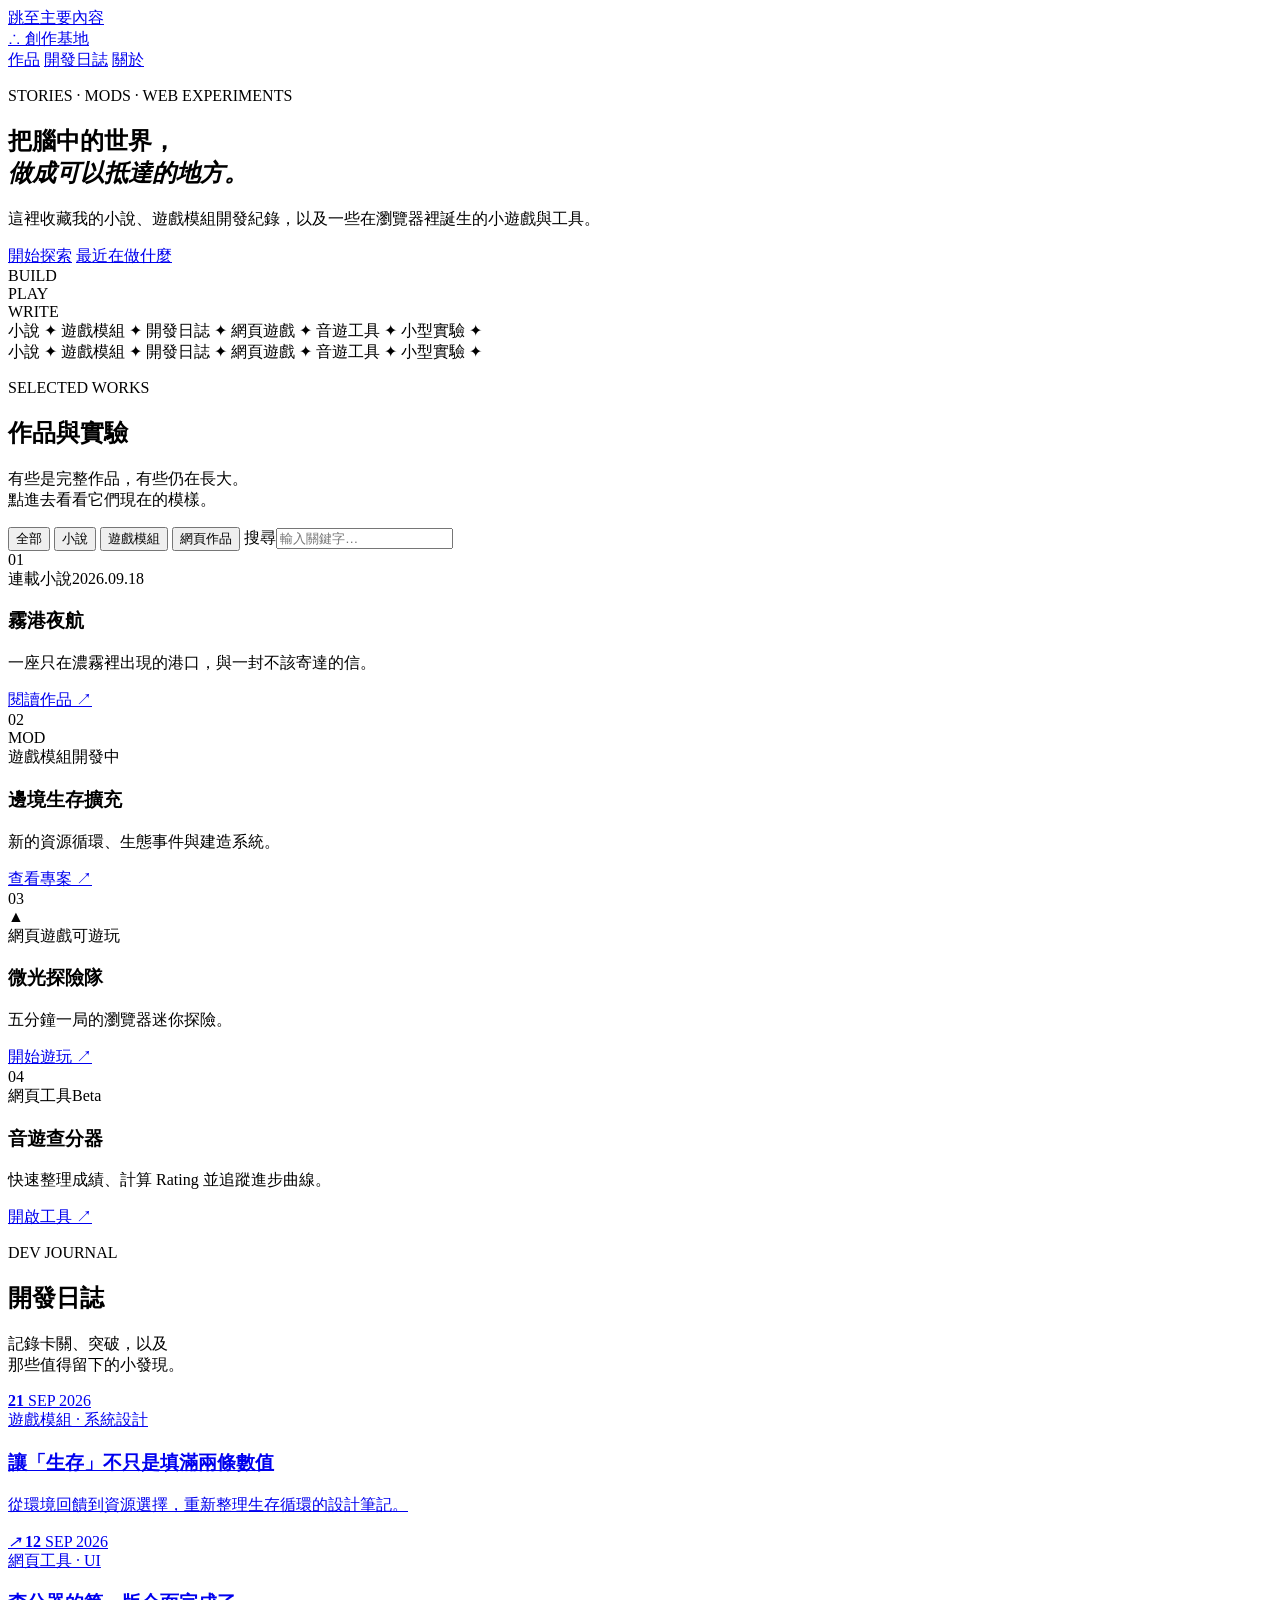
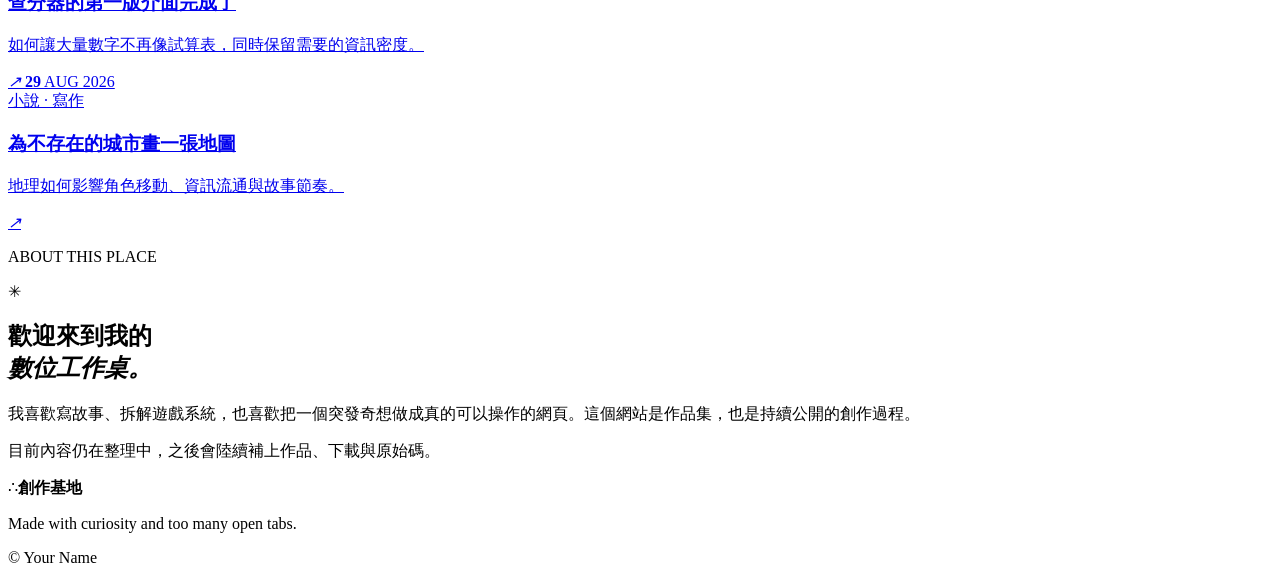
==== index.html @ 84c30d47 "Add index.html" ====
<!doctype html>
<html lang="zh-Hant">
<head>
  <meta charset="utf-8">
  <meta name="viewport" content="width=device-width, initial-scale=1">
  <meta name="description" content="小說、遊戲模組開發日誌、網頁遊戲與實用工具。">
  <meta name="theme-color" content="#111827">
  <title>創作基地｜小說、模組與網頁作品</title>
  <link rel="icon" href="assets/favicon.svg" type="image/svg+xml">
  <link rel="stylesheet" href="styles.css">
</head>
<body>
  <a class="skip-link" href="#main">跳至主要內容</a>
  <header class="site-header">
    <a class="brand" href="#top" aria-label="回到首頁">
      <span class="brand-mark">∴</span>
      <span>創作基地</span>
    </a>
    <nav aria-label="主要導覽">
      <a href="#works">作品</a>
      <a href="#log">開發日誌</a>
      <a href="#about">關於</a>
    </nav>
  </header>

  <main id="main">
    <section class="hero" id="top">
      <div class="hero-copy reveal">
        <p class="eyebrow">STORIES · MODS · WEB EXPERIMENTS</p>
        <h1>把腦中的世界，<br><em>做成可以抵達的地方。</em></h1>
        <p class="hero-intro">這裡收藏我的小說、遊戲模組開發紀錄，以及一些在瀏覽器裡誕生的小遊戲與工具。</p>
        <div class="hero-actions">
          <a class="button primary" href="#works">開始探索</a>
          <a class="button ghost" href="#log">最近在做什麼</a>
        </div>
      </div>
      <div class="hero-orbit" aria-hidden="true">
        <div class="planet"><span>BUILD<br>PLAY<br>WRITE</span></div>
        <i class="orbit orbit-one"></i>
        <i class="orbit orbit-two"></i>
        <b class="star s1"></b><b class="star s2"></b><b class="star s3"></b>
      </div>
    </section>

    <section class="marquee" aria-label="內容分類">
      <div>小說 ✦ 遊戲模組 ✦ 開發日誌 ✦ 網頁遊戲 ✦ 音遊工具 ✦ 小型實驗 ✦&nbsp;</div>
      <div aria-hidden="true">小說 ✦ 遊戲模組 ✦ 開發日誌 ✦ 網頁遊戲 ✦ 音遊工具 ✦ 小型實驗 ✦&nbsp;</div>
    </section>

    <section class="section works" id="works">
      <div class="section-heading reveal">
        <div>
          <p class="eyebrow">SELECTED WORKS</p>
          <h2>作品與實驗</h2>
        </div>
        <p>有些是完整作品，有些仍在長大。<br>點進去看看它們現在的模樣。</p>
      </div>

      <div class="filter-bar reveal" role="group" aria-label="篩選作品">
        <button class="filter active" data-filter="all">全部</button>
        <button class="filter" data-filter="novel">小說</button>
        <button class="filter" data-filter="mod">遊戲模組</button>
        <button class="filter" data-filter="web">網頁作品</button>
        <label class="search"><span>搜尋</span><input id="search" type="search" placeholder="輸入關鍵字…"></label>
      </div>

      <div class="project-grid" id="project-grid">
        <article class="project-card featured reveal" data-category="novel" data-search="小說 霧港 夜航 奇幻">
          <div class="card-visual visual-novel"><span class="card-number">01</span><span class="moon"></span></div>
          <div class="card-body">
            <div class="card-meta"><span>連載小說</span><time datetime="2026-09-18">2026.09.18</time></div>
            <h3>霧港夜航</h3>
            <p>一座只在濃霧裡出現的港口，與一封不該寄達的信。</p>
            <a href="pages/coming-soon.html">閱讀作品 <span>↗</span></a>
          </div>
        </article>

        <article class="project-card reveal" data-category="mod" data-search="遊戲模組 模組 生存 建造 開發">
          <div class="card-visual visual-mod"><span class="card-number">02</span><div class="cube">MOD</div></div>
          <div class="card-body">
            <div class="card-meta"><span>遊戲模組</span><span>開發中</span></div>
            <h3>邊境生存擴充</h3>
            <p>新的資源循環、生態事件與建造系統。</p>
            <a href="pages/coming-soon.html">查看專案 <span>↗</span></a>
          </div>
        </article>

        <article class="project-card reveal" data-category="web" data-search="網頁遊戲 瀏覽器 小遊戲 像素 探險">
          <div class="card-visual visual-game"><span class="card-number">03</span><div class="pixel-character">▲</div></div>
          <div class="card-body">
            <div class="card-meta"><span>網頁遊戲</span><span>可遊玩</span></div>
            <h3>微光探險隊</h3>
            <p>五分鐘一局的瀏覽器迷你探險。</p>
            <a href="pages/coming-soon.html">開始遊玩 <span>↗</span></a>
          </div>
        </article>

        <article class="project-card reveal" data-category="web" data-search="音遊 查分器 成績 工具 rhythm score">
          <div class="card-visual visual-tool"><span class="card-number">04</span><div class="bars"><i></i><i></i><i></i><i></i><i></i></div></div>
          <div class="card-body">
            <div class="card-meta"><span>網頁工具</span><span>Beta</span></div>
            <h3>音遊查分器</h3>
            <p>快速整理成績、計算 Rating 並追蹤進步曲線。</p>
            <a href="pages/coming-soon.html">開啟工具 <span>↗</span></a>
          </div>
        </article>
      </div>
      <p class="empty-state" id="empty-state" hidden>找不到符合的作品，換個關鍵字試試看。</p>
    </section>

    <section class="section journal" id="log">
      <div class="section-heading reveal">
        <div><p class="eyebrow">DEV JOURNAL</p><h2>開發日誌</h2></div>
        <p>記錄卡關、突破，以及<br>那些值得留下的小發現。</p>
      </div>
      <div class="journal-list">
        <a class="journal-entry reveal" href="pages/coming-soon.html">
          <time datetime="2026-09-21"><b>21</b> SEP 2026</time>
          <div><span>遊戲模組 · 系統設計</span><h3>讓「生存」不只是填滿兩條數值</h3></div>
          <p>從環境回饋到資源選擇，重新整理生存循環的設計筆記。</p><i>↗</i>
        </a>
        <a class="journal-entry reveal" href="pages/coming-soon.html">
          <time datetime="2026-09-12"><b>12</b> SEP 2026</time>
          <div><span>網頁工具 · UI</span><h3>查分器的第一版介面完成了</h3></div>
          <p>如何讓大量數字不再像試算表，同時保留需要的資訊密度。</p><i>↗</i>
        </a>
        <a class="journal-entry reveal" href="pages/coming-soon.html">
          <time datetime="2026-08-29"><b>29</b> AUG 2026</time>
          <div><span>小說 · 寫作</span><h3>為不存在的城市畫一張地圖</h3></div>
          <p>地理如何影響角色移動、資訊流通與故事節奏。</p><i>↗</i>
        </a>
      </div>
    </section>

    <section class="section about" id="about">
      <div class="about-label reveal"><p class="eyebrow">ABOUT THIS PLACE</p><span class="asterisk">✳</span></div>
      <div class="about-copy reveal">
        <h2>歡迎來到我的<br><em>數位工作桌。</em></h2>
        <p>我喜歡寫故事、拆解遊戲系統，也喜歡把一個突發奇想做成真的可以操作的網頁。這個網站是作品集，也是持續公開的創作過程。</p>
        <p class="note">目前內容仍在整理中，之後會陸續補上作品、下載與原始碼。</p>
      </div>
    </section>
  </main>

  <footer>
    <div><span class="brand-mark">∴</span><strong>創作基地</strong></div>
    <p>Made with curiosity and too many open tabs.</p>
    <p>© <span id="year"></span> Your Name</p>
  </footer>
  <script src="script.js"></script>
</body>
</html>
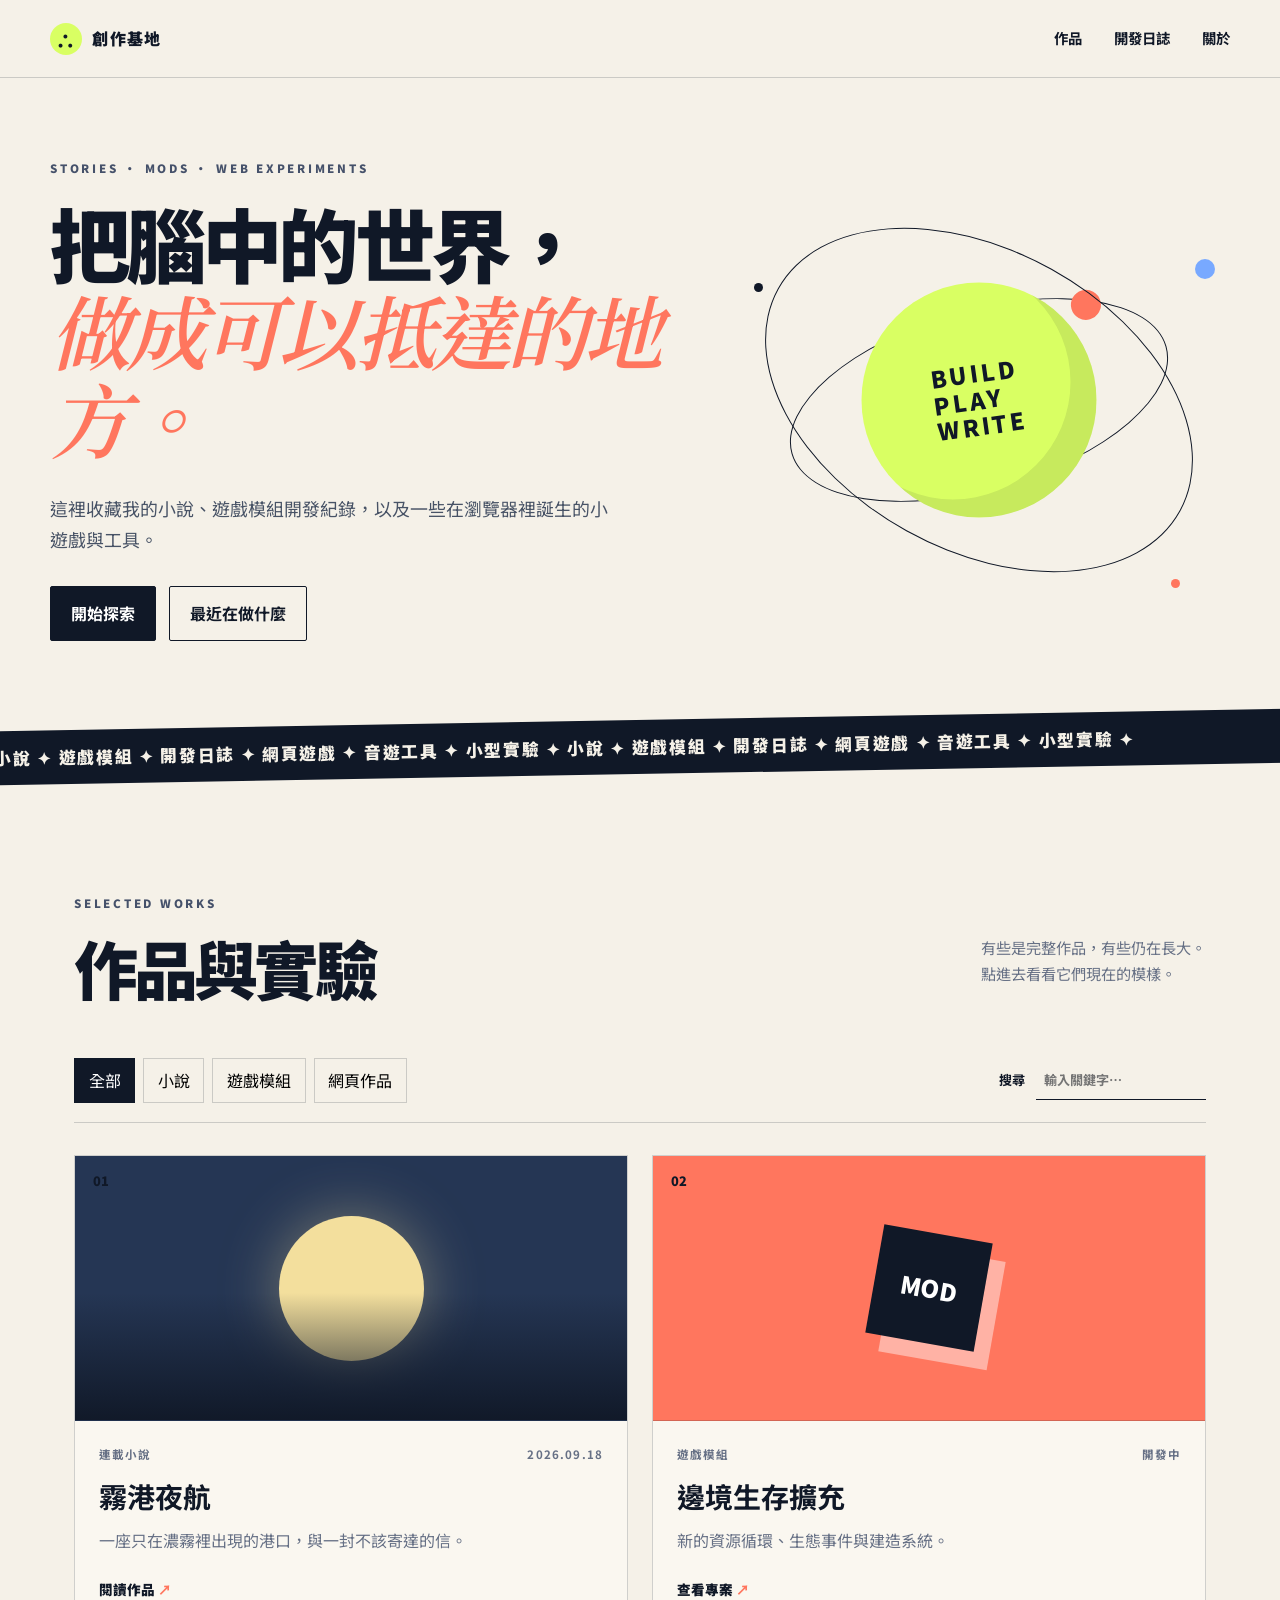
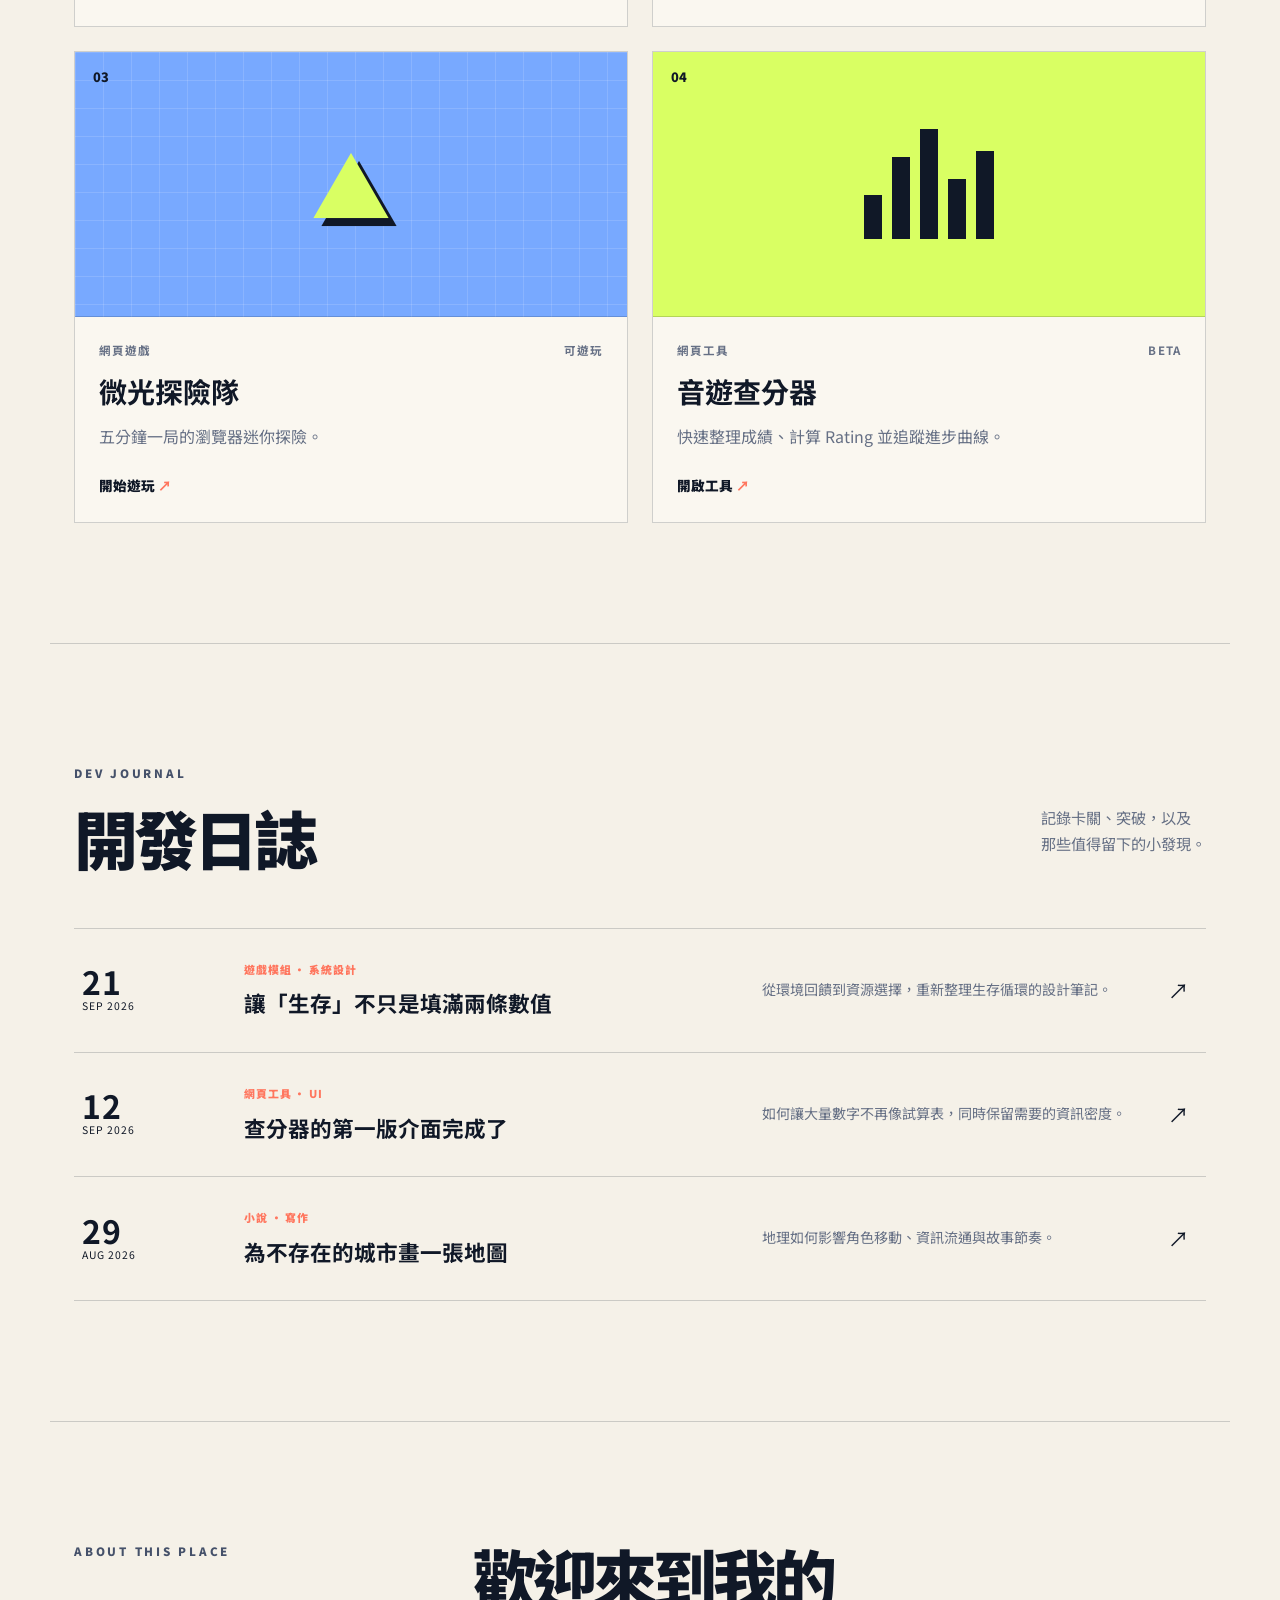
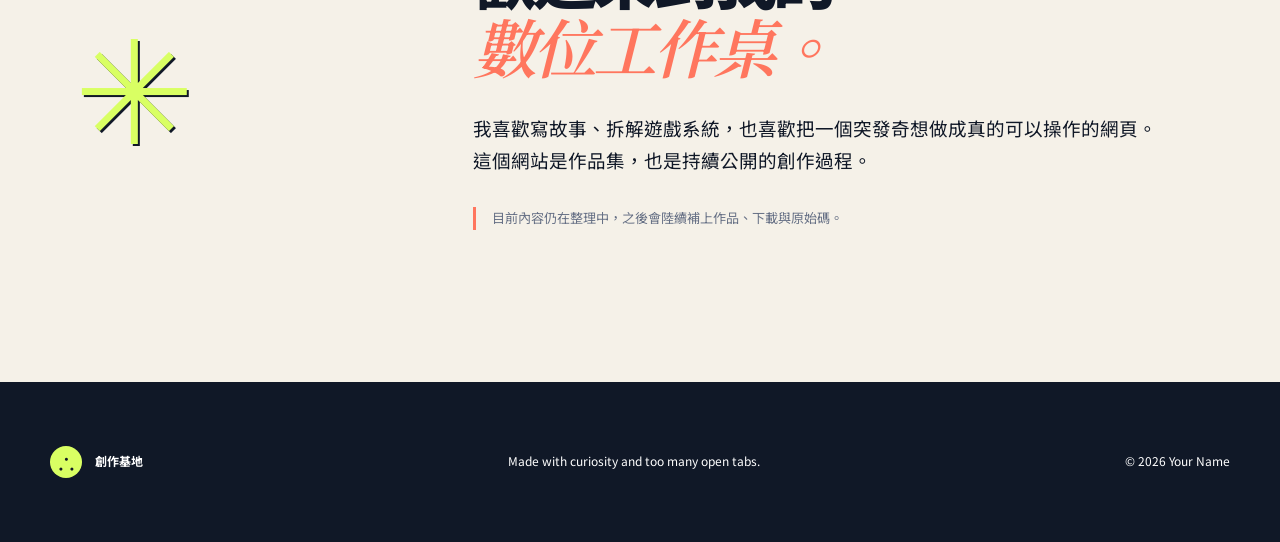
==== commit e39f616b: "Prevent search engine indexing" ====
--- a/index.html
+++ b/index.html
@@ -4,6 +4,7 @@
   <meta charset="utf-8">
   <meta name="viewport" content="width=device-width, initial-scale=1">
   <meta name="description" content="小說、遊戲模組開發日誌、網頁遊戲與實用工具。">
+  <meta name="robots" content="noindex, nofollow">
   <meta name="theme-color" content="#111827">
   <title>創作基地｜小說、模組與網頁作品</title>
   <link rel="icon" href="assets/favicon.svg" type="image/svg+xml">
--- a/styles.css
+++ b/styles.css
@@ -0,0 +1,6 @@
+@import url('https://fonts.googleapis.com/css2?family=Noto+Sans+TC:wght@400;500;700;900&family=Noto+Serif+TC:wght@600;700&display=swap');
+
+:root{--ink:#101827;--paper:#f5f1e8;--lime:#d9ff63;--coral:#ff765e;--blue:#78a9ff;--line:rgba(16,24,39,.18);--muted:#667085;--max:1180px}
+*{box-sizing:border-box}html{scroll-behavior:smooth}body{margin:0;background:var(--paper);color:var(--ink);font-family:"Noto Sans TC",sans-serif;line-height:1.7}a{color:inherit;text-decoration:none}button,input{font:inherit}.skip-link{position:fixed;left:1rem;top:-5rem;background:var(--ink);color:white;padding:.6rem 1rem;z-index:99}.skip-link:focus{top:1rem}.site-header{height:78px;padding:0 max(24px,calc((100% - var(--max))/2));display:flex;justify-content:space-between;align-items:center;border-bottom:1px solid var(--line);position:absolute;top:0;width:100%;z-index:10}.brand{display:flex;align-items:center;gap:.65rem;font-weight:900;letter-spacing:.08em}.brand-mark{display:grid;place-items:center;width:32px;height:32px;border-radius:50%;background:var(--lime);font-size:1.3rem}.site-header nav{display:flex;gap:2rem;font-size:.9rem;font-weight:700}.site-header nav a:hover{opacity:.55}.hero{min-height:720px;padding:150px max(24px,calc((100% - var(--max))/2)) 70px;display:grid;grid-template-columns:1.15fr .85fr;align-items:center;overflow:hidden}.eyebrow{font-size:.72rem;letter-spacing:.24em;font-weight:900;margin:0 0 1.2rem;color:#45516a}.hero h1,.section h2{font-size:clamp(3.1rem,6.3vw,6.3rem);line-height:1.08;letter-spacing:-.06em;margin:0;font-weight:900}.hero h1 em,.about h2 em{font-family:"Noto Serif TC",serif;font-weight:600;color:var(--coral)}.hero-intro{font-size:1.12rem;max-width:570px;color:#485366;margin:2rem 0}.hero-actions{display:flex;gap:.8rem}.button{padding:.8rem 1.25rem;border:1px solid var(--ink);font-weight:700;border-radius:2px}.button.primary{background:var(--ink);color:white}.button:hover{transform:translateY(-2px)}.hero-orbit{position:relative;height:470px}.planet{position:absolute;z-index:2;width:235px;height:235px;border-radius:50%;background:var(--lime);left:50%;top:50%;translate:-50% -50%;display:grid;place-items:center;box-shadow:inset -26px -18px 0 rgba(16,24,39,.09)}.planet span{font-size:1.45rem;line-height:1.15;font-weight:900;letter-spacing:.13em;transform:rotate(-8deg)}.orbit{position:absolute;left:50%;top:50%;translate:-50% -50%;border:1px solid var(--ink);border-radius:50%;transform:rotate(-16deg)}.orbit-one{width:390px;height:180px}.orbit-two{width:460px;height:300px;transform:rotate(29deg)}.orbit-one:after{content:"";position:absolute;width:30px;height:30px;background:var(--coral);border-radius:50%;right:50px;top:12px}.star{position:absolute;width:9px;height:9px;background:var(--ink);border-radius:50%}.s1{left:5%;top:25%}.s2{right:3%;top:20%;background:var(--blue);width:20px;height:20px}.s3{right:10%;bottom:10%;background:var(--coral)}.marquee{display:flex;overflow:hidden;background:var(--ink);color:var(--paper);font-weight:900;font-size:1.05rem;letter-spacing:.1em;padding:.8rem 0;transform:rotate(-1deg);width:101%;margin-left:-.5%;white-space:nowrap}.marquee div{animation:marquee 28s linear infinite}.section{max-width:var(--max);margin:auto;padding:120px 24px}.section-heading{display:flex;justify-content:space-between;align-items:end;margin-bottom:3.5rem}.section-heading h2{font-size:clamp(2.8rem,5vw,4.8rem)}.section-heading>p{color:var(--muted);font-size:.95rem}.filter-bar{display:flex;align-items:center;gap:.5rem;margin-bottom:2rem;border-bottom:1px solid var(--line);padding-bottom:1.2rem}.filter{border:1px solid var(--line);background:transparent;padding:.5rem .85rem;cursor:pointer}.filter.active,.filter:hover{background:var(--ink);color:white}.search{margin-left:auto;display:flex;gap:.7rem;align-items:center;font-size:.82rem;font-weight:700}.search input{background:transparent;border:0;border-bottom:1px solid var(--ink);padding:.5rem;width:170px;outline:none}.project-grid{display:grid;grid-template-columns:repeat(2,1fr);gap:1.5rem}.project-card{border:1px solid var(--line);background:#faf7f0;transition:.25s}.project-card:hover{transform:translateY(-5px);box-shadow:7px 7px 0 var(--ink)}.card-visual{height:265px;position:relative;display:grid;place-items:center;overflow:hidden;border-bottom:1px solid var(--line)}.card-number{position:absolute;left:18px;top:14px;font-weight:900;font-size:.8rem}.visual-novel{background:#253654}.moon{width:145px;height:145px;border-radius:50%;background:#f3df9d;box-shadow:0 0 60px #f3df9d66}.visual-novel:after{content:"";position:absolute;width:125%;height:50%;background:linear-gradient(transparent,#101827);bottom:-5px}.visual-mod{background:var(--coral)}.cube{width:110px;height:110px;background:var(--ink);color:white;display:grid;place-items:center;font-weight:900;font-size:1.5rem;transform:rotate(10deg);box-shadow:16px 16px 0 #ffffff70}.visual-game{background:var(--blue);background-image:linear-gradient(#ffffff22 1px,transparent 1px),linear-gradient(90deg,#ffffff22 1px,transparent 1px);background-size:28px 28px}.pixel-character{font-size:5rem;color:var(--lime);filter:drop-shadow(8px 8px 0 var(--ink))}.visual-tool{background:var(--lime)}.bars{height:110px;display:flex;align-items:end;gap:10px}.bars i{width:18px;background:var(--ink);height:40%;animation:pulse 1.8s ease-in-out infinite}.bars i:nth-child(2){height:75%;animation-delay:.2s}.bars i:nth-child(3){height:100%;animation-delay:.4s}.bars i:nth-child(4){height:55%;animation-delay:.6s}.bars i:nth-child(5){height:80%;animation-delay:.8s}.card-body{padding:1.5rem}.card-meta{display:flex;justify-content:space-between;font-size:.72rem;text-transform:uppercase;letter-spacing:.1em;color:var(--muted);font-weight:700}.card-body h3{font-size:1.75rem;line-height:1.3;margin:.8rem 0}.card-body p{color:var(--muted);margin:0 0 1.3rem}.card-body a{font-weight:900;font-size:.85rem}.card-body a span{color:var(--coral)}.empty-state{text-align:center;padding:3rem}.journal{border-top:1px solid var(--line)}.journal-entry{display:grid;grid-template-columns:130px 1.3fr 1fr 30px;gap:2rem;align-items:center;border-top:1px solid var(--line);padding:1.6rem .5rem;transition:.2s}.journal-entry:last-child{border-bottom:1px solid var(--line)}.journal-entry:hover{padding-left:1.2rem;background:#ece7db}.journal-entry time{font-size:.65rem;letter-spacing:.1em}.journal-entry time b{display:block;font-size:2rem;line-height:1}.journal-entry div span{font-size:.68rem;color:var(--coral);font-weight:900;letter-spacing:.08em}.journal-entry h3{font-size:1.35rem;margin:.25rem 0}.journal-entry p{font-size:.88rem;color:var(--muted)}.journal-entry i{font-style:normal;font-size:1.3rem}.about{border-top:1px solid var(--line);display:grid;grid-template-columns:1fr 2fr;gap:2rem}.asterisk{display:block;font-size:9rem;line-height:1;color:var(--lime);text-shadow:2px 2px 0 var(--ink);margin-top:3rem}.about h2{font-size:clamp(3rem,5vw,5.4rem)}.about-copy>p{font-size:1.16rem;max-width:700px;margin:2rem 0}.about .note{font-size:.82rem;color:var(--muted);border-left:3px solid var(--coral);padding-left:1rem}footer{background:var(--ink);color:white;min-height:160px;padding:3rem max(24px,calc((100% - var(--max))/2));display:flex;align-items:center;justify-content:space-between;font-size:.75rem}footer>div{display:flex;align-items:center;gap:.8rem}footer .brand-mark{color:var(--ink)}.reveal{opacity:0;transform:translateY(22px);transition:opacity .7s,transform .7s}.reveal.visible{opacity:1;transform:none}[hidden]{display:none!important}
+@keyframes marquee{to{transform:translateX(-100%)}}@keyframes pulse{50%{transform:scaleY(.65);transform-origin:bottom}}
+@media(max-width:800px){.site-header nav{gap:1rem}.site-header nav a:last-child{display:none}.hero{grid-template-columns:1fr;padding-top:130px;min-height:auto}.hero h1{font-size:3.4rem}.hero-orbit{height:380px}.planet{width:190px;height:190px}.orbit-one{width:310px}.orbit-two{width:350px}.section{padding:80px 20px}.section-heading{display:block}.section-heading>p{margin-top:1rem}.filter-bar{overflow:auto}.search{display:none}.project-grid{grid-template-columns:1fr}.journal-entry{grid-template-columns:70px 1fr 25px;gap:1rem}.journal-entry>p{display:none}.about{grid-template-columns:1fr}.asterisk{font-size:5rem;margin:1rem 0}.about h2{font-size:3rem}footer{align-items:flex-start;flex-direction:column;gap:1rem}.card-visual{height:230px}}@media(prefers-reduced-motion:reduce){*{scroll-behavior:auto!important;animation:none!important;transition:none!important}.reveal{opacity:1;transform:none}}
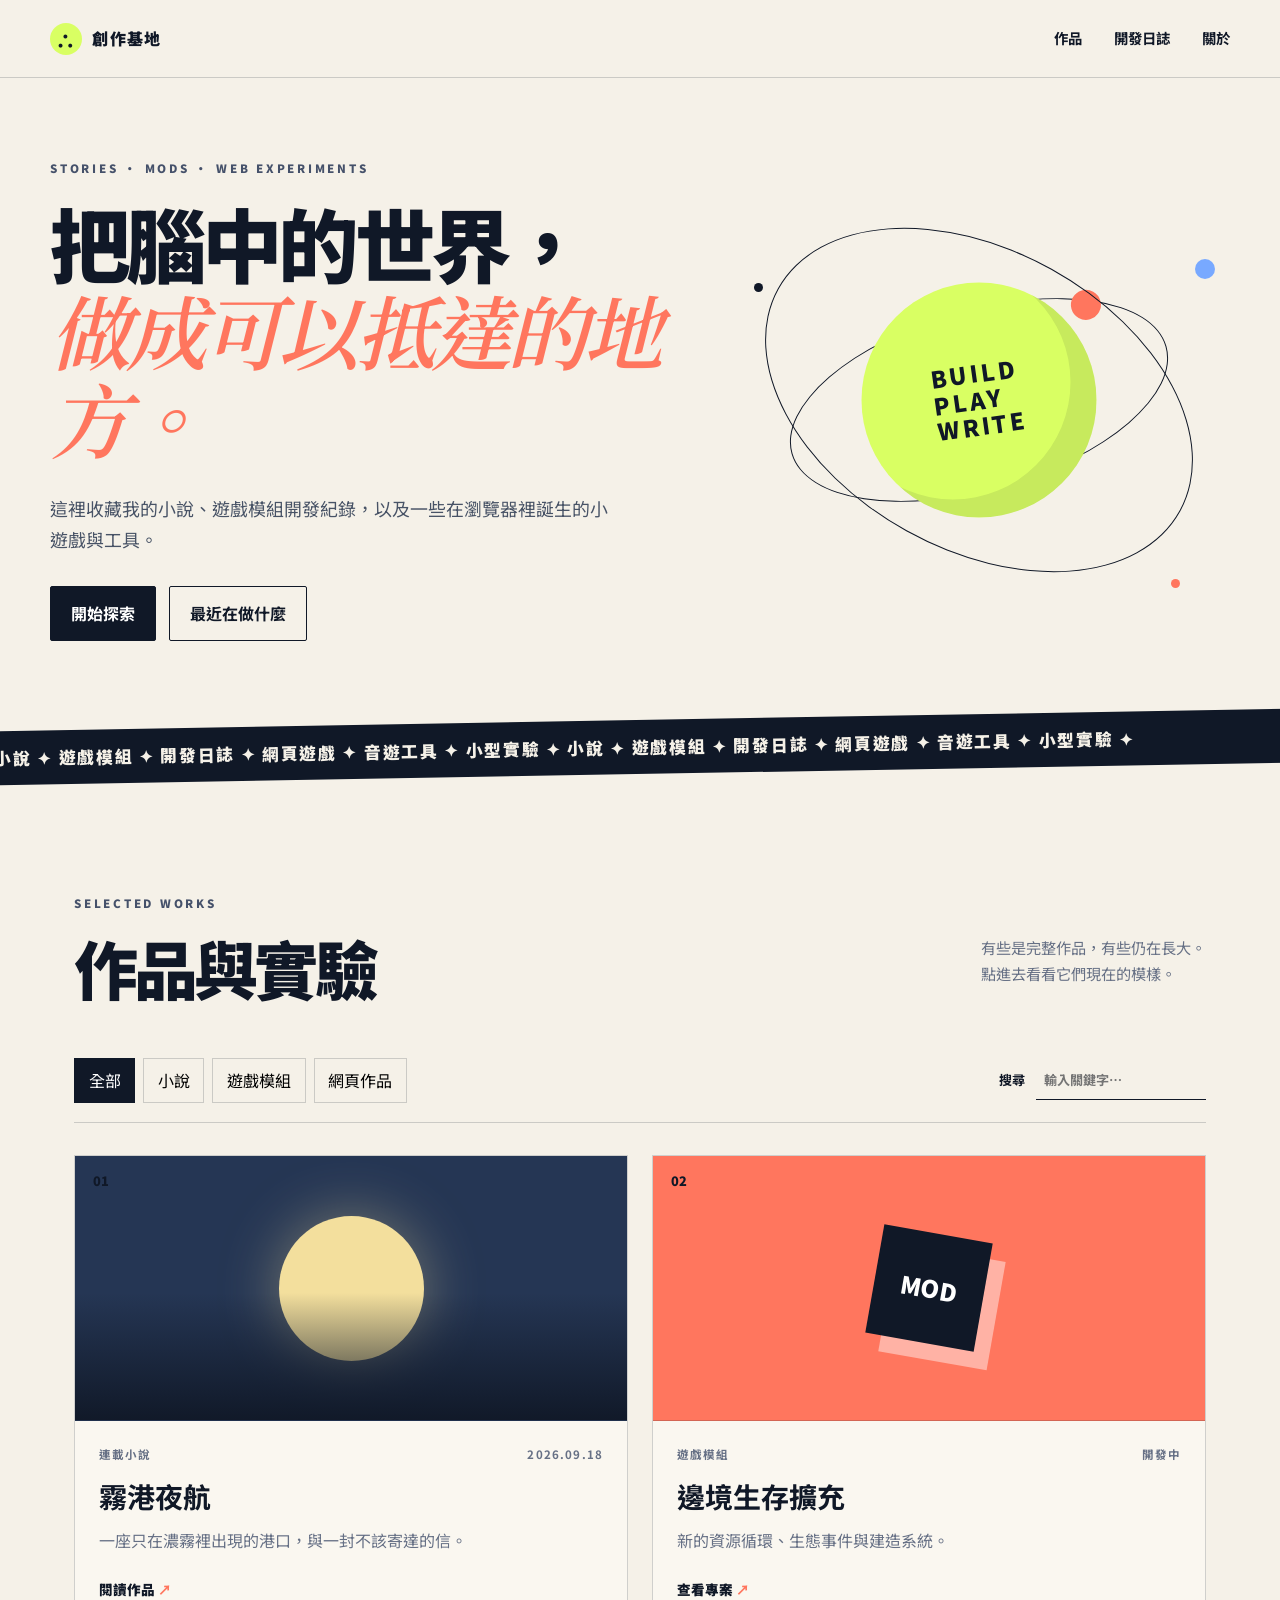
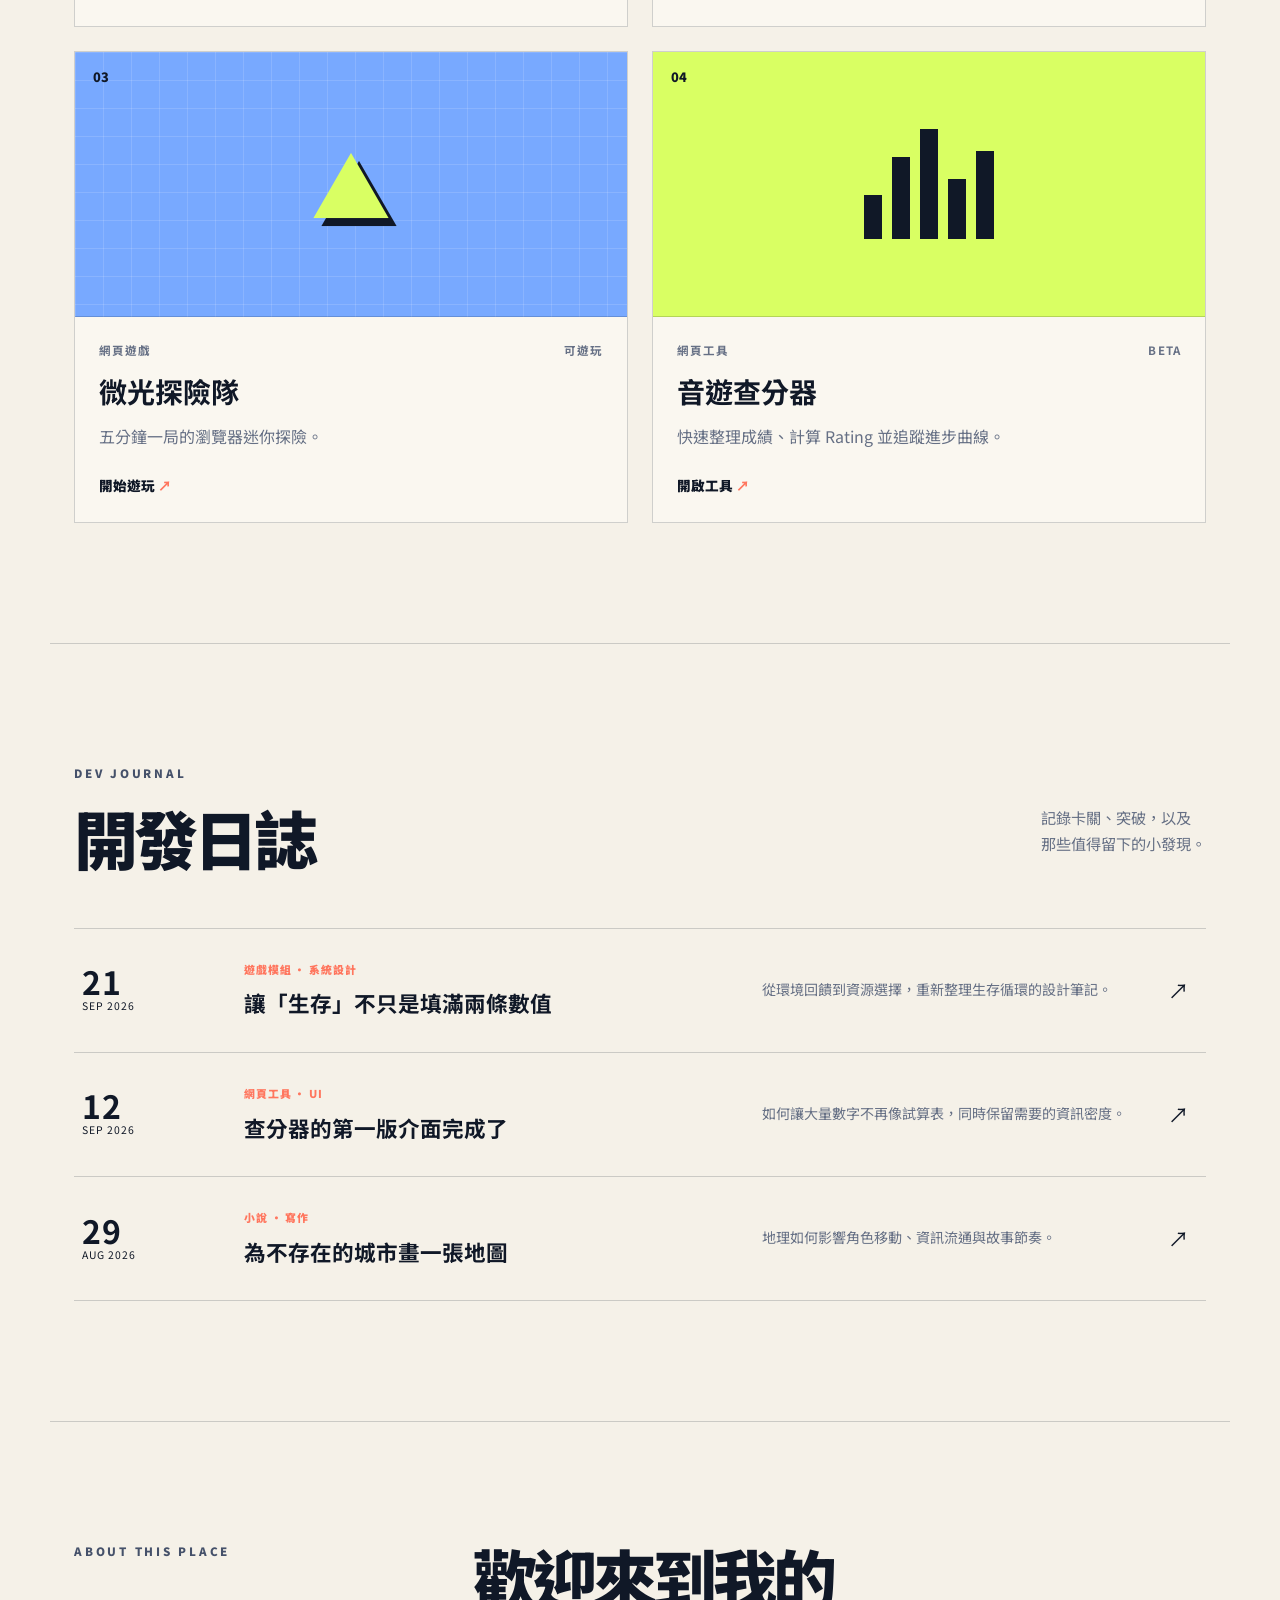
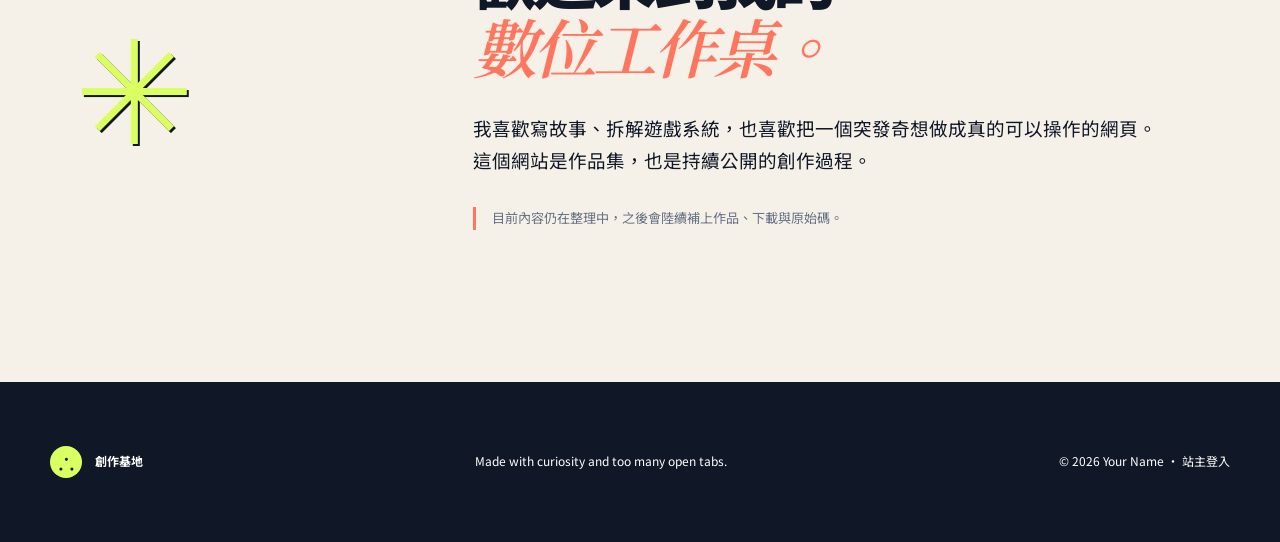
==== commit 51d98899: "Add content management dashboard" ====
--- a/index.html
+++ b/index.html
@@ -65,7 +65,7 @@
         <label class="search"><span>搜尋</span><input id="search" type="search" placeholder="輸入關鍵字…"></label>
       </div>
 
-      <div class="project-grid" id="project-grid">
+      <div class="project-grid" id="project-grid" aria-live="polite">
         <article class="project-card featured reveal" data-category="novel" data-search="小說 霧港 夜航 奇幻">
           <div class="card-visual visual-novel"><span class="card-number">01</span><span class="moon"></span></div>
           <div class="card-body">
@@ -114,7 +114,7 @@
         <div><p class="eyebrow">DEV JOURNAL</p><h2>開發日誌</h2></div>
         <p>記錄卡關、突破，以及<br>那些值得留下的小發現。</p>
       </div>
-      <div class="journal-list">
+      <div class="journal-list" id="journal-list">
         <a class="journal-entry reveal" href="pages/coming-soon.html">
           <time datetime="2026-09-21"><b>21</b> SEP 2026</time>
           <div><span>遊戲模組 · 系統設計</span><h3>讓「生存」不只是填滿兩條數值</h3></div>
@@ -146,7 +146,7 @@
   <footer>
     <div><span class="brand-mark">∴</span><strong>創作基地</strong></div>
     <p>Made with curiosity and too many open tabs.</p>
-    <p>© <span id="year"></span> Your Name</p>
+    <p>© <span id="year"></span> <span id="owner-name">Your Name</span> · <a class="admin-link" href="admin/">站主登入</a></p>
   </footer>
   <script src="script.js"></script>
 </body>
